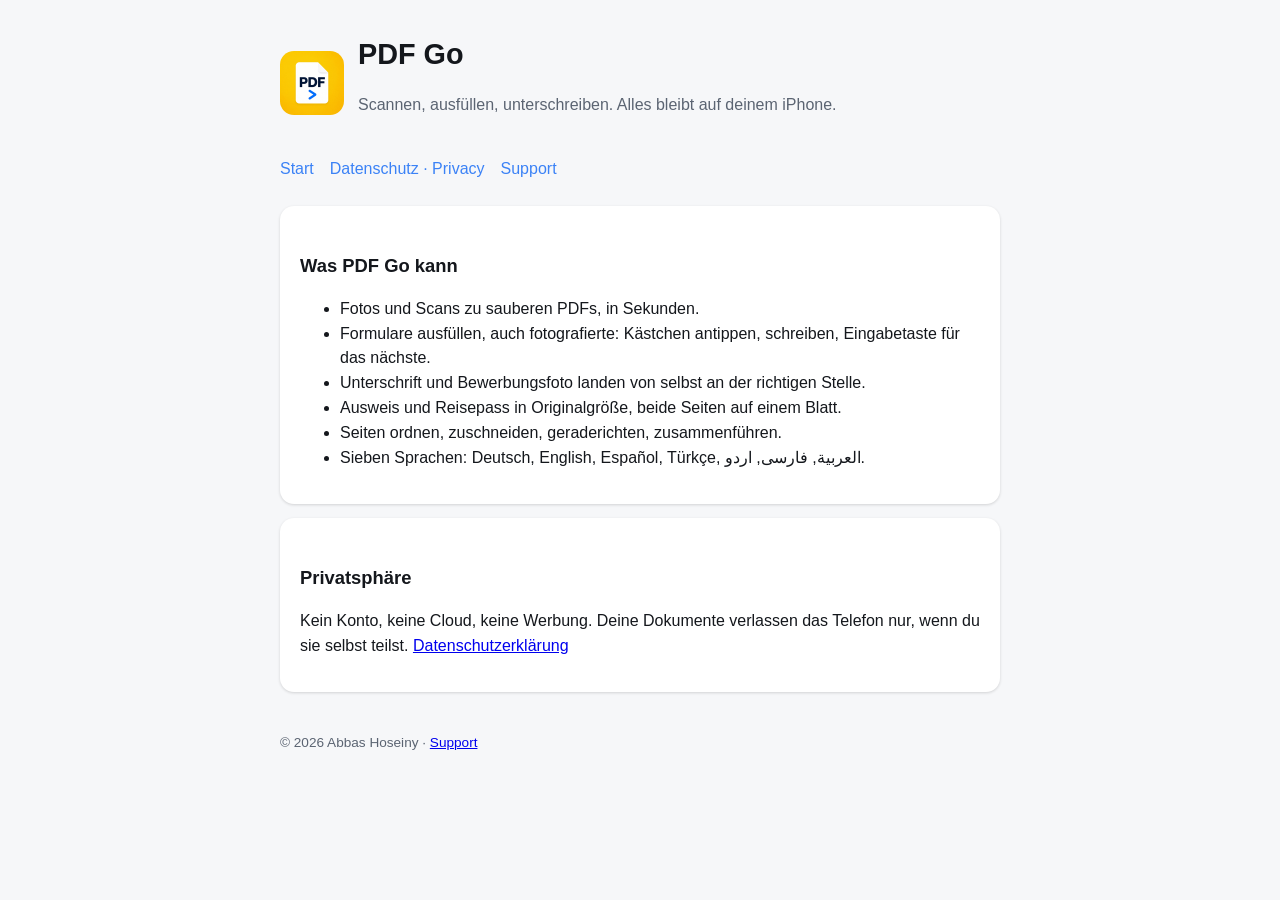
==== index.html @ 6bddbf86 "Website: start page, privacy policy in seven languages, support Co-Authored-By: Claude Fable 5.1 <no" ====
<!doctype html><html lang="de"><head><meta charset="utf-8"><meta name="viewport" content="width=device-width,initial-scale=1">
<title>PDF Go – Scannen, ausfüllen, unterschreiben. Alles auf dem iPhone.</title><link rel="stylesheet" href="style.css"></head>
<body><main>
<header><img src="icon.png" alt=""><div><h1>PDF Go</h1><p class="muted">Scannen, ausfüllen, unterschreiben. Alles bleibt auf deinem iPhone.</p></div></header>
<nav><a href="index.html">Start</a><a href="privacy.html">Datenschutz · Privacy</a><a href="support.html">Support</a></nav>
<div class="card"><h2>Was PDF Go kann</h2><ul>
<li>Fotos und Scans zu sauberen PDFs, in Sekunden.</li>
<li>Formulare ausfüllen, auch fotografierte: Kästchen antippen, schreiben, Eingabetaste für das nächste.</li>
<li>Unterschrift und Bewerbungsfoto landen von selbst an der richtigen Stelle.</li>
<li>Ausweis und Reisepass in Originalgröße, beide Seiten auf einem Blatt.</li>
<li>Seiten ordnen, zuschneiden, geraderichten, zusammenführen.</li>
<li>Sieben Sprachen: Deutsch, English, Español, Türkçe, العربية, فارسی, اردو.</li>
</ul></div>
<div class="card"><h2>Privatsphäre</h2><p>Kein Konto, keine Cloud, keine Werbung. Deine Dokumente verlassen das Telefon nur, wenn du sie selbst teilst. <a href="privacy.html">Datenschutzerklärung</a></p></div>
<footer>© 2026 Abbas Hoseiny · <a href="support.html">Support</a></footer>
</main></body></html>
---- style.css ----
:root{--bg:#0f1115;--card:#171a21;--text:#e8eaf0;--muted:#9aa3b2;--accent:#3b82f6}
@media (prefers-color-scheme: light){:root{--bg:#f6f7f9;--card:#fff;--text:#14171c;--muted:#5b6472}}
*{box-sizing:border-box}body{margin:0;font-family:-apple-system,BlinkMacSystemFont,"Segoe UI",Roboto,sans-serif;background:var(--bg);color:var(--text);line-height:1.55}
main{max-width:760px;margin:0 auto;padding:32px 20px 64px}
header{display:flex;align-items:center;gap:14px;margin-bottom:24px}header img{width:64px;height:64px;border-radius:14px}
h1{font-size:1.8rem;margin:0}h2{font-size:1.15rem;margin:28px 0 8px}p,li{color:var(--text)}.muted{color:var(--muted)}
nav a{margin-right:16px;color:var(--accent);text-decoration:none}nav{margin:8px 0 24px}
.card{background:var(--card);border-radius:14px;padding:18px 20px;margin:14px 0;box-shadow:0 1px 3px rgba(0,0,0,.15)}
.lang{display:flex;flex-wrap:wrap;gap:8px;margin:12px 0 24px}.lang a{padding:6px 12px;border-radius:999px;background:var(--card);color:var(--text);text-decoration:none;font-size:.9rem}.lang a.on{background:var(--accent);color:#fff}
section[lang]{display:none}section[lang].on{display:block}[dir=rtl]{text-align:right}
footer{margin-top:40px;color:var(--muted);font-size:.85rem}
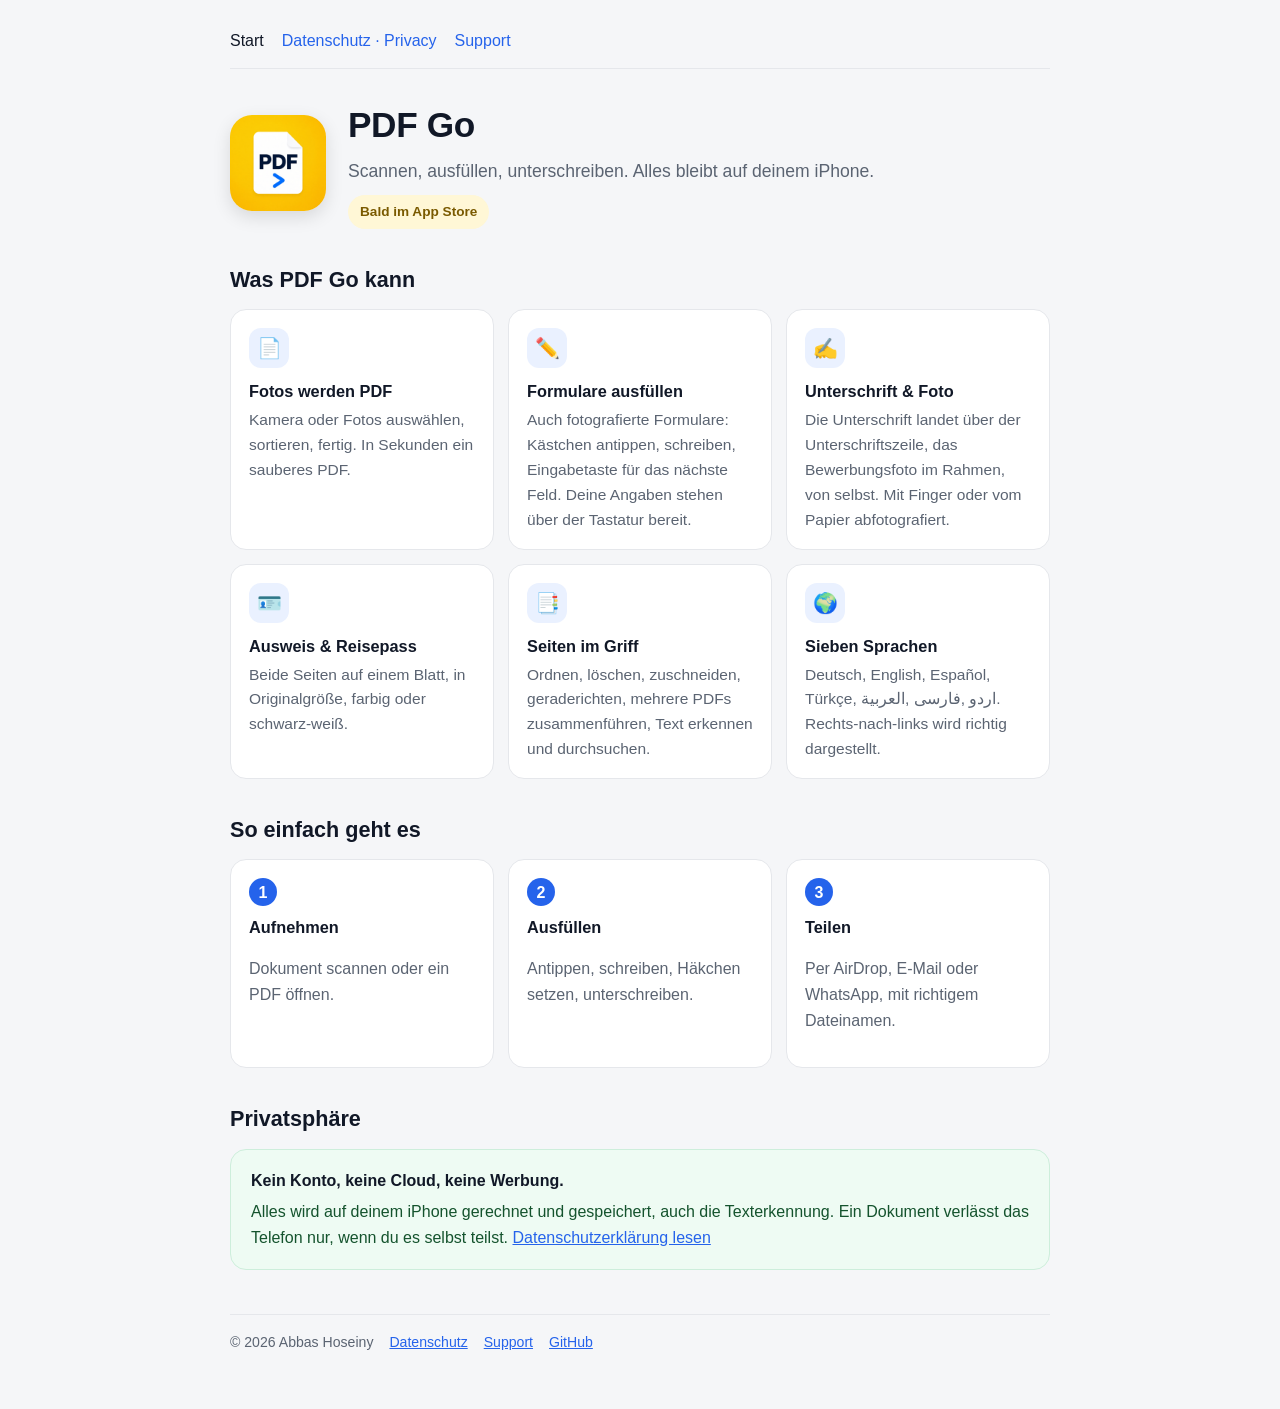
==== commit 1f35a878: "Light design, feature cards, three steps, clearer privacy block Co-Authored-By: Claude Fable 5.1 <no" ====
--- a/index.html
+++ b/index.html
@@ -1,16 +1,30 @@
 <!doctype html><html lang="de"><head><meta charset="utf-8"><meta name="viewport" content="width=device-width,initial-scale=1">
-<title>PDF Go – Scannen, ausfüllen, unterschreiben. Alles auf dem iPhone.</title><link rel="stylesheet" href="style.css"></head>
+<title>PDF Go – Scannen, ausfüllen, unterschreiben. Alles auf dem iPhone.</title>
+<meta name="description" content="PDF Go für iPhone: Fotos zu PDF, Formulare ausfüllen, unterschreiben, Ausweis kopieren. Ohne Konto, ohne Cloud, in sieben Sprachen.">
+<link rel="stylesheet" href="style.css"><link rel="icon" href="icon.png"></head>
 <body><main>
-<header><img src="icon.png" alt=""><div><h1>PDF Go</h1><p class="muted">Scannen, ausfüllen, unterschreiben. Alles bleibt auf deinem iPhone.</p></div></header>
-<nav><a href="index.html">Start</a><a href="privacy.html">Datenschutz · Privacy</a><a href="support.html">Support</a></nav>
-<div class="card"><h2>Was PDF Go kann</h2><ul>
-<li>Fotos und Scans zu sauberen PDFs, in Sekunden.</li>
-<li>Formulare ausfüllen, auch fotografierte: Kästchen antippen, schreiben, Eingabetaste für das nächste.</li>
-<li>Unterschrift und Bewerbungsfoto landen von selbst an der richtigen Stelle.</li>
-<li>Ausweis und Reisepass in Originalgröße, beide Seiten auf einem Blatt.</li>
-<li>Seiten ordnen, zuschneiden, geraderichten, zusammenführen.</li>
-<li>Sieben Sprachen: Deutsch, English, Español, Türkçe, العربية, فارسی, اردو.</li>
-</ul></div>
-<div class="card"><h2>Privatsphäre</h2><p>Kein Konto, keine Cloud, keine Werbung. Deine Dokumente verlassen das Telefon nur, wenn du sie selbst teilst. <a href="privacy.html">Datenschutzerklärung</a></p></div>
-<footer>© 2026 Abbas Hoseiny · <a href="support.html">Support</a></footer>
+<nav><a href="index.html" class="on">Start</a><a href="privacy.html">Datenschutz · Privacy</a><a href="support.html">Support</a></nav>
+<div class="hero"><img src="icon.png" alt="PDF Go"><div><h1>PDF Go</h1><p>Scannen, ausfüllen, unterschreiben. Alles bleibt auf deinem iPhone.</p><span class="badge">Bald im App Store</span></div></div>
+
+<h2>Was PDF Go kann</h2>
+<div class="grid">
+<div class="card"><div class="ico">📄</div><h3>Fotos werden PDF</h3><p>Kamera oder Fotos auswählen, sortieren, fertig. In Sekunden ein sauberes PDF.</p></div>
+<div class="card"><div class="ico">✏️</div><h3>Formulare ausfüllen</h3><p>Auch fotografierte Formulare: Kästchen antippen, schreiben, Eingabetaste für das nächste Feld. Deine Angaben stehen über der Tastatur bereit.</p></div>
+<div class="card"><div class="ico">✍️</div><h3>Unterschrift &amp; Foto</h3><p>Die Unterschrift landet über der Unterschriftszeile, das Bewerbungsfoto im Rahmen, von selbst. Mit Finger oder vom Papier abfotografiert.</p></div>
+<div class="card"><div class="ico">🪪</div><h3>Ausweis &amp; Reisepass</h3><p>Beide Seiten auf einem Blatt, in Originalgröße, farbig oder schwarz-weiß.</p></div>
+<div class="card"><div class="ico">📑</div><h3>Seiten im Griff</h3><p>Ordnen, löschen, zuschneiden, geraderichten, mehrere PDFs zusammenführen, Text erkennen und durchsuchen.</p></div>
+<div class="card"><div class="ico">🌍</div><h3>Sieben Sprachen</h3><p>Deutsch, English, Español, Türkçe, <bdi>العربية</bdi>, <bdi>فارسی</bdi>, <bdi>اردو</bdi>. Rechts-nach-links wird richtig dargestellt.</p></div>
+</div>
+
+<h2>So einfach geht es</h2>
+<div class="steps">
+<div><h3>Aufnehmen</h3><p class="muted">Dokument scannen oder ein PDF öffnen.</p></div>
+<div><h3>Ausfüllen</h3><p class="muted">Antippen, schreiben, Häkchen setzen, unterschreiben.</p></div>
+<div><h3>Teilen</h3><p class="muted">Per AirDrop, E-Mail oder WhatsApp, mit richtigem Dateinamen.</p></div>
+</div>
+
+<h2>Privatsphäre</h2>
+<div class="privacy"><strong>Kein Konto, keine Cloud, keine Werbung.</strong><p>Alles wird auf deinem iPhone gerechnet und gespeichert, auch die Texterkennung. Ein Dokument verlässt das Telefon nur, wenn du es selbst teilst. <a href="privacy.html">Datenschutzerklärung lesen</a></p></div>
+
+<footer><span>© 2026 Abbas Hoseiny</span><a href="privacy.html">Datenschutz</a><a href="support.html">Support</a><a href="https://github.com/Abbas-Hoseiny/pdfgo">GitHub</a></footer>
 </main></body></html>
--- a/style.css
+++ b/style.css
@@ -1,11 +1,21 @@
-:root{--bg:#0f1115;--card:#171a21;--text:#e8eaf0;--muted:#9aa3b2;--accent:#3b82f6}
-@media (prefers-color-scheme: light){:root{--bg:#f6f7f9;--card:#fff;--text:#14171c;--muted:#5b6472}}
-*{box-sizing:border-box}body{margin:0;font-family:-apple-system,BlinkMacSystemFont,"Segoe UI",Roboto,sans-serif;background:var(--bg);color:var(--text);line-height:1.55}
-main{max-width:760px;margin:0 auto;padding:32px 20px 64px}
-header{display:flex;align-items:center;gap:14px;margin-bottom:24px}header img{width:64px;height:64px;border-radius:14px}
-h1{font-size:1.8rem;margin:0}h2{font-size:1.15rem;margin:28px 0 8px}p,li{color:var(--text)}.muted{color:var(--muted)}
-nav a{margin-right:16px;color:var(--accent);text-decoration:none}nav{margin:8px 0 24px}
-.card{background:var(--card);border-radius:14px;padding:18px 20px;margin:14px 0;box-shadow:0 1px 3px rgba(0,0,0,.15)}
-.lang{display:flex;flex-wrap:wrap;gap:8px;margin:12px 0 24px}.lang a{padding:6px 12px;border-radius:999px;background:var(--card);color:var(--text);text-decoration:none;font-size:.9rem}.lang a.on{background:var(--accent);color:#fff}
-section[lang]{display:none}section[lang].on{display:block}[dir=rtl]{text-align:right}
-footer{margin-top:40px;color:var(--muted);font-size:.85rem}
+:root{--bg:#f5f6f8;--card:#fff;--text:#111827;--muted:#5b6472;--accent:#2563eb;--line:#e5e7eb;--yellow:#ffcc33}
+*{box-sizing:border-box}html{color-scheme:light}body{margin:0;font-family:-apple-system,BlinkMacSystemFont,"Segoe UI",Roboto,Helvetica,Arial,sans-serif;background:var(--bg);color:var(--text);line-height:1.6;-webkit-font-smoothing:antialiased}
+main{max-width:860px;margin:0 auto;padding:28px 20px 56px}
+a{color:var(--accent)}
+nav{display:flex;gap:18px;flex-wrap:wrap;margin:0 0 28px;padding-bottom:14px;border-bottom:1px solid var(--line);font-weight:500}nav a{text-decoration:none}nav a.on{color:var(--text)}
+.hero{display:flex;align-items:center;gap:22px;margin:8px 0 26px}.hero img{width:96px;height:96px;border-radius:22px;box-shadow:0 6px 18px rgba(0,0,0,.12)}
+.hero h1{font-size:2.2rem;margin:0 0 4px;letter-spacing:-.01em}.hero p{margin:0;font-size:1.1rem;color:var(--muted)}
+.badge{display:inline-block;margin-top:10px;padding:6px 12px;border-radius:999px;background:#fff7d6;color:#7a5a00;font-size:.85rem;font-weight:600}
+h2{font-size:1.35rem;margin:34px 0 12px}h3{font-size:1.02rem;margin:0 0 4px}
+.grid{display:grid;grid-template-columns:repeat(auto-fit,minmax(240px,1fr));gap:14px}
+.card{background:var(--card);border:1px solid var(--line);border-radius:16px;padding:18px 18px 16px}
+.card .ico{width:40px;height:40px;border-radius:12px;background:#eaf1ff;color:var(--accent);display:flex;align-items:center;justify-content:center;font-size:20px;margin-bottom:10px}
+.card p{margin:0;color:var(--muted);font-size:.97rem}
+.steps{counter-reset:s;display:grid;grid-template-columns:repeat(auto-fit,minmax(220px,1fr));gap:14px}
+.steps div{background:var(--card);border:1px solid var(--line);border-radius:16px;padding:18px}.steps div::before{counter-increment:s;content:counter(s);display:inline-flex;width:28px;height:28px;border-radius:50%;background:var(--accent);color:#fff;font-weight:700;align-items:center;justify-content:center;margin-bottom:8px}
+.privacy{background:#eefbf3;border:1px solid #cdeedb;border-radius:16px;padding:18px 20px}.privacy p{margin:6px 0 0;color:#14532d}
+.langs{display:flex;flex-wrap:wrap;gap:8px;margin:12px 0 22px}.langs a,.langs span{padding:6px 12px;border-radius:999px;background:var(--card);border:1px solid var(--line);color:var(--text);text-decoration:none;font-size:.9rem;unicode-bidi:isolate}.langs a.on{background:var(--accent);border-color:var(--accent);color:#fff}
+section[lang]{display:none}section[lang].on{display:block}section[dir=rtl]{text-align:right}section[lang] h1{font-size:1.7rem;margin:0 0 4px}section[lang] h2{font-size:1.15rem;margin:24px 0 6px}
+.muted{color:var(--muted)}.faq p{margin:8px 0}
+footer{margin-top:44px;padding-top:16px;border-top:1px solid var(--line);color:var(--muted);font-size:.88rem;display:flex;gap:16px;flex-wrap:wrap}
+@media (max-width:520px){.hero{flex-direction:column;align-items:flex-start}.hero h1{font-size:1.8rem}}
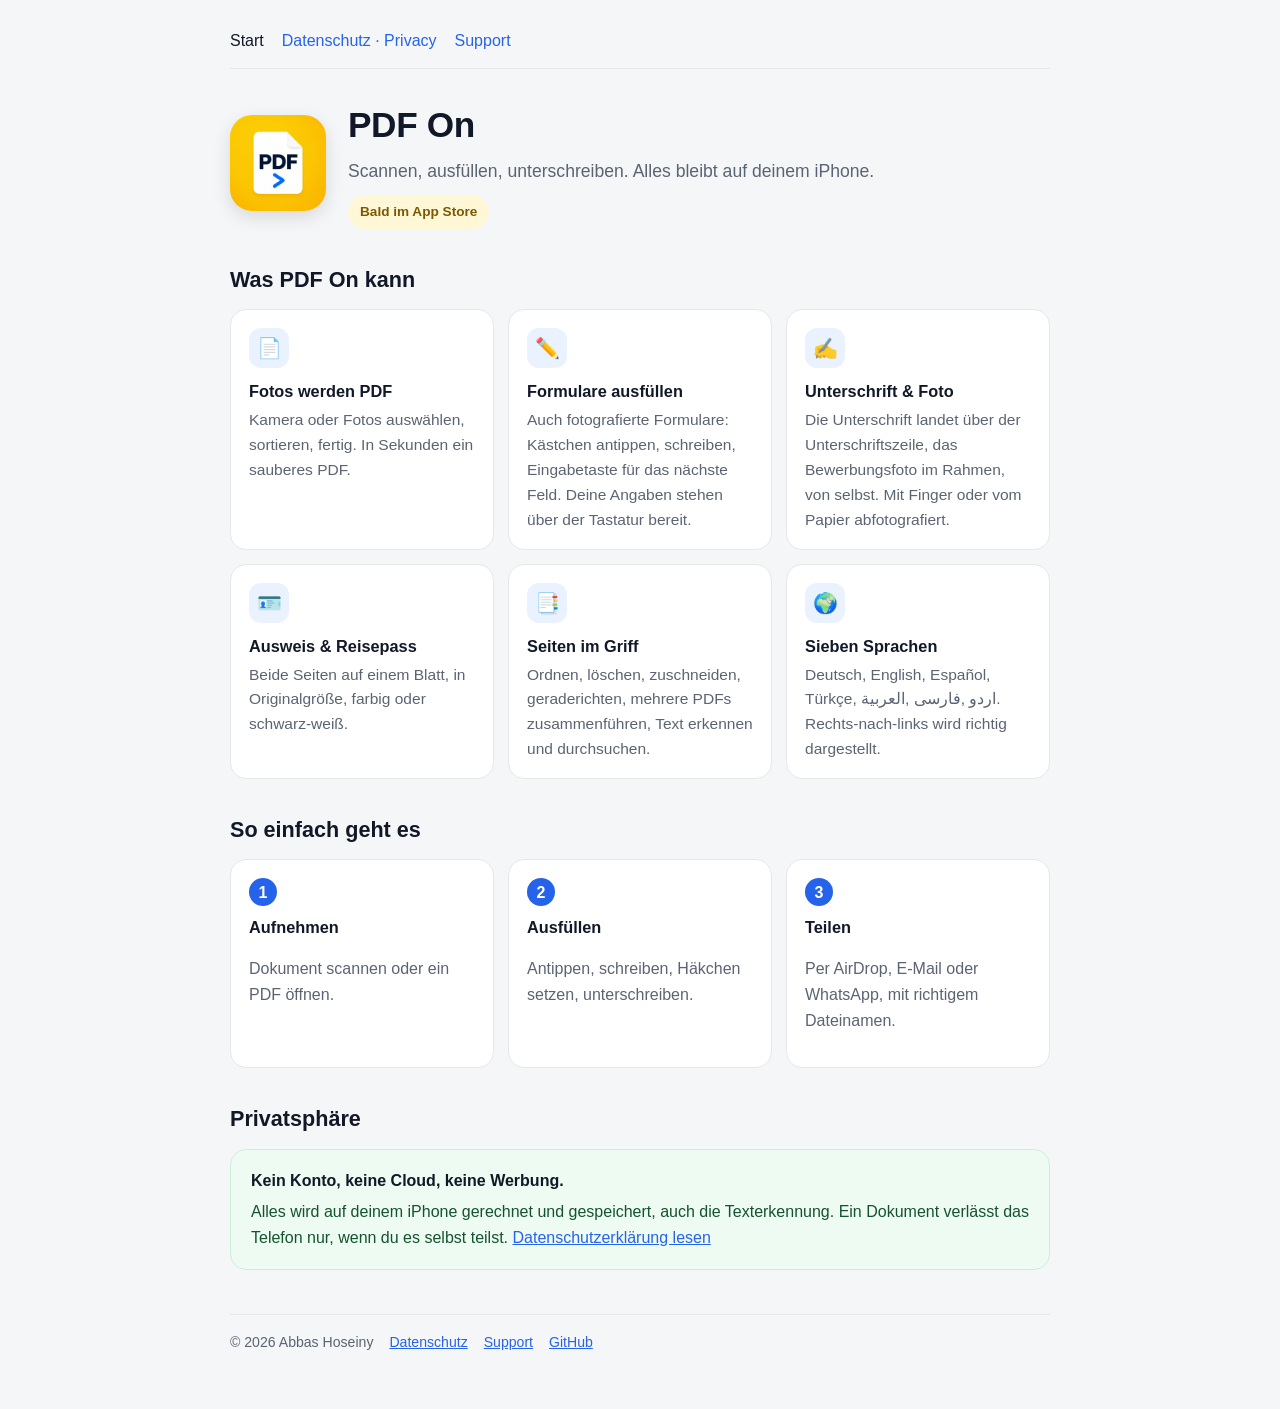
==== commit 53e96d56: "Rename to PDF On" ====
--- a/index.html
+++ b/index.html
@@ -1,12 +1,12 @@
 <!doctype html><html lang="de"><head><meta charset="utf-8"><meta name="viewport" content="width=device-width,initial-scale=1">
-<title>PDF Go – Scannen, ausfüllen, unterschreiben. Alles auf dem iPhone.</title>
-<meta name="description" content="PDF Go für iPhone: Fotos zu PDF, Formulare ausfüllen, unterschreiben, Ausweis kopieren. Ohne Konto, ohne Cloud, in sieben Sprachen.">
-<link rel="stylesheet" href="style.css"><link rel="icon" href="icon.png"></head>
+<title>PDF On – Scannen, ausfüllen, unterschreiben. Alles auf dem iPhone.</title>
+<meta name="description" content="PDF On für iPhone: Fotos zu PDF, Formulare ausfüllen, unterschreiben, Ausweis kopieren. Ohne Konto, ohne Cloud, in sieben Sprachen.">
+<link rel="stylesheet" href="style.css?v=3"><link rel="icon" href="icon.png"></head>
 <body><main>
 <nav><a href="index.html" class="on">Start</a><a href="privacy.html">Datenschutz · Privacy</a><a href="support.html">Support</a></nav>
-<div class="hero"><img src="icon.png" alt="PDF Go"><div><h1>PDF Go</h1><p>Scannen, ausfüllen, unterschreiben. Alles bleibt auf deinem iPhone.</p><span class="badge">Bald im App Store</span></div></div>
+<div class="hero"><img src="icon.png" alt="PDF On"><div><h1>PDF On</h1><p>Scannen, ausfüllen, unterschreiben. Alles bleibt auf deinem iPhone.</p><span class="badge">Bald im App Store</span></div></div>
 
-<h2>Was PDF Go kann</h2>
+<h2>Was PDF On kann</h2>
 <div class="grid">
 <div class="card"><div class="ico">📄</div><h3>Fotos werden PDF</h3><p>Kamera oder Fotos auswählen, sortieren, fertig. In Sekunden ein sauberes PDF.</p></div>
 <div class="card"><div class="ico">✏️</div><h3>Formulare ausfüllen</h3><p>Auch fotografierte Formulare: Kästchen antippen, schreiben, Eingabetaste für das nächste Feld. Deine Angaben stehen über der Tastatur bereit.</p></div>
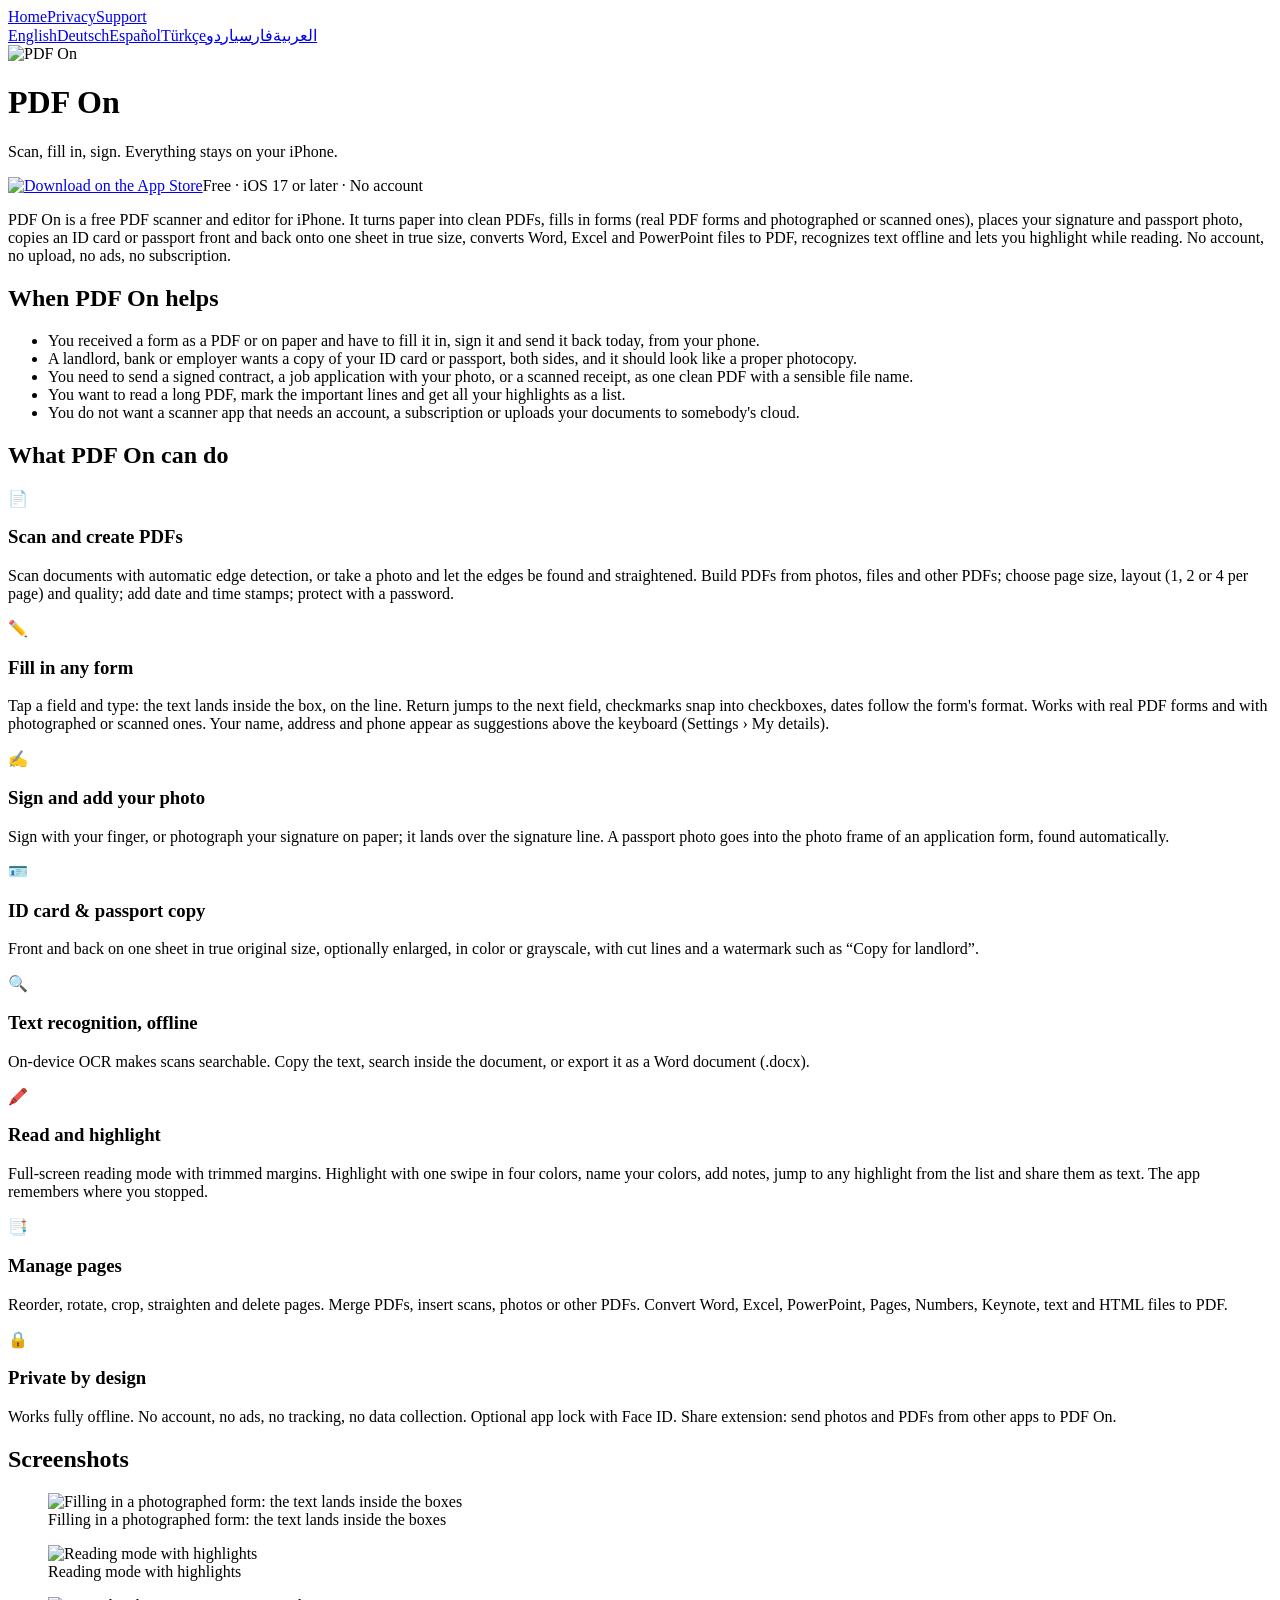
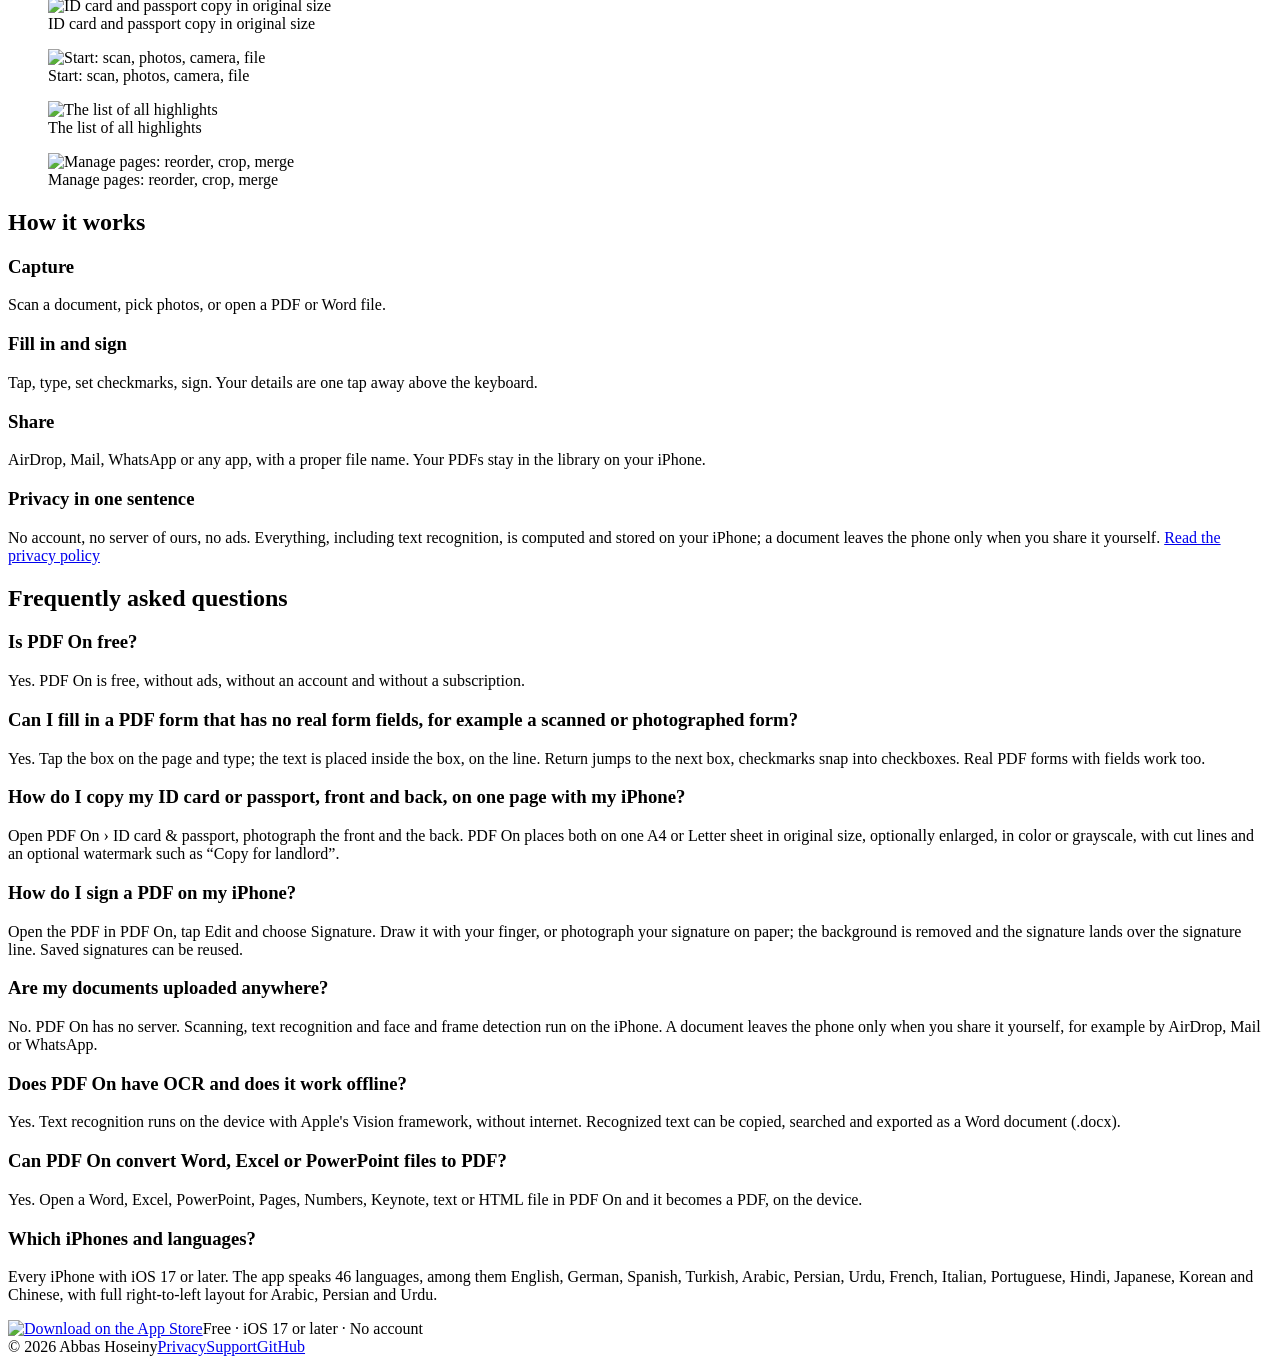
==== commit 9f191f65: "Landing pages in seven languages with App Store link, screenshots, structured data, sitemap and llms" ====
--- a/index.html
+++ b/index.html
@@ -1,30 +1,31 @@
-<!doctype html><html lang="de"><head><meta charset="utf-8"><meta name="viewport" content="width=device-width,initial-scale=1">
-<title>PDF On – Scannen, ausfüllen, unterschreiben. Alles auf dem iPhone.</title>
-<meta name="description" content="PDF On für iPhone: Fotos zu PDF, Formulare ausfüllen, unterschreiben, Ausweis kopieren. Ohne Konto, ohne Cloud, in sieben Sprachen.">
-<link rel="stylesheet" href="style.css?v=3"><link rel="icon" href="icon.png"></head>
+<!doctype html><html lang="en" dir="ltr"><head><meta charset="utf-8"><meta name="viewport" content="width=device-width,initial-scale=1">
+<title>PDF On – Scan, fill in and sign PDFs on iPhone. Free, offline.</title>
+<meta name="description" content="Free iPhone PDF app: scan paper to PDF, fill in any form (even a photographed one), sign, copy your ID card or passport in original size, convert Word to PDF, OCR. No account, no upload.">
+<link rel="canonical" href="https://abbas-hoseiny.github.io/pdfgo/">
+<link rel="alternate" hreflang="en" href="https://abbas-hoseiny.github.io/pdfgo/"><link rel="alternate" hreflang="de" href="https://abbas-hoseiny.github.io/pdfgo/de/"><link rel="alternate" hreflang="es" href="https://abbas-hoseiny.github.io/pdfgo/es/"><link rel="alternate" hreflang="tr" href="https://abbas-hoseiny.github.io/pdfgo/tr/"><link rel="alternate" hreflang="ar" href="https://abbas-hoseiny.github.io/pdfgo/ar/"><link rel="alternate" hreflang="fa" href="https://abbas-hoseiny.github.io/pdfgo/fa/"><link rel="alternate" hreflang="ur" href="https://abbas-hoseiny.github.io/pdfgo/ur/"><link rel="alternate" hreflang="x-default" href="https://abbas-hoseiny.github.io/pdfgo/">
+<meta name="robots" content="index,follow,max-image-preview:large">
+<meta name="apple-itunes-app" content="app-id=6812877977">
+<meta property="og:type" content="website"><meta property="og:site_name" content="PDF On"><meta property="og:title" content="PDF On – Scan, fill in and sign PDFs on iPhone. Free, offline."><meta property="og:description" content="Free iPhone PDF app: scan paper to PDF, fill in any form (even a photographed one), sign, copy your ID card or passport in original size, convert Word to PDF, OCR. No account, no upload."><meta property="og:url" content="https://abbas-hoseiny.github.io/pdfgo/"><meta property="og:image" content="https://abbas-hoseiny.github.io/pdfgo/og.png"><meta property="og:image:width" content="1200"><meta property="og:image:height" content="630"><meta property="og:image:alt" content="PDF On app icon and name"><meta property="og:locale" content="en_US"><meta property="og:locale:alternate" content="de_DE"><meta property="og:locale:alternate" content="es_ES"><meta property="og:locale:alternate" content="tr_TR"><meta property="og:locale:alternate" content="ar_AR"><meta property="og:locale:alternate" content="fa_IR"><meta property="og:locale:alternate" content="ur_PK">
+<meta name="twitter:card" content="summary_large_image"><meta name="twitter:title" content="PDF On – Scan, fill in and sign PDFs on iPhone. Free, offline."><meta name="twitter:description" content="Free iPhone PDF app: scan paper to PDF, fill in any form (even a photographed one), sign, copy your ID card or passport in original size, convert Word to PDF, OCR. No account, no upload."><meta name="twitter:image" content="https://abbas-hoseiny.github.io/pdfgo/og.png">
+<link rel="icon" href="/pdfgo/icon.png"><link rel="apple-touch-icon" href="/pdfgo/apple-touch-icon.png">
+<link rel="stylesheet" href="/pdfgo/style.css?v=5">
+<script type="application/ld+json">{"@context":"https://schema.org","@type":"SoftwareApplication","name":"PDF On","url":"https://abbas-hoseiny.github.io/pdfgo/","image":"https://abbas-hoseiny.github.io/pdfgo/og.png","screenshot":["https://abbas-hoseiny.github.io/pdfgo/img/en/form.webp","https://abbas-hoseiny.github.io/pdfgo/img/en/reading.webp","https://abbas-hoseiny.github.io/pdfgo/img/en/id.webp","https://abbas-hoseiny.github.io/pdfgo/img/en/home.webp","https://abbas-hoseiny.github.io/pdfgo/img/en/highlights.webp","https://abbas-hoseiny.github.io/pdfgo/img/en/pages.webp"],"description":"Free iPhone PDF app: scan paper to PDF, fill in any form (even a photographed one), sign, copy your ID card or passport in original size, convert Word to PDF, OCR. No account, no upload.","operatingSystem":"iOS 17 or later","applicationCategory":"BusinessApplication","applicationSubCategory":"PDF scanner, form filler and editor","softwareVersion":"1.0","datePublished":"2026-09-28","isAccessibleForFree":true,"offers":{"@type":"Offer","price":"0","priceCurrency":"USD","url":"https://apps.apple.com/app/pdf-on/id6812877977"},"installUrl":"https://apps.apple.com/app/pdf-on/id6812877977","downloadUrl":"https://apps.apple.com/app/pdf-on/id6812877977","sameAs":["https://apps.apple.com/app/pdf-on/id6812877977","https://github.com/Abbas-Hoseiny/pdfgo"],"inLanguage":["en","de","es","tr","ar","fa","ur","en-GB","fr","it","pt-BR","pt-PT","nl","pl","ru","uk","cs","sk","hu","ro","el","sv","da","nb","fi","ca","hr","sl","id","ms","vi","th","ja","ko","zh-Hans","zh-Hant","hi","bn","gu","kn","ml","mr","or","pa","ta","te"],"featureList":["Scan and create PDFs","Fill in any form","Sign and add your photo","ID card & passport copy","Text recognition, offline","Read and highlight","Manage pages","Private by design"],"author":{"@type":"Person","name":"Abbas Hoseiny","url":"https://abbas-hoseiny.github.io/pdfgo/"},"publisher":{"@type":"Person","name":"Abbas Hoseiny"}}</script><script type="application/ld+json">{"@context":"https://schema.org","@type":"FAQPage","mainEntity":[{"@type":"Question","name":"Is PDF On free?","acceptedAnswer":{"@type":"Answer","text":"Yes. PDF On is free, without ads, without an account and without a subscription."}},{"@type":"Question","name":"Can I fill in a PDF form that has no real form fields, for example a scanned or photographed form?","acceptedAnswer":{"@type":"Answer","text":"Yes. Tap the box on the page and type; the text is placed inside the box, on the line. Return jumps to the next box, checkmarks snap into checkboxes. Real PDF forms with fields work too."}},{"@type":"Question","name":"How do I copy my ID card or passport, front and back, on one page with my iPhone?","acceptedAnswer":{"@type":"Answer","text":"Open PDF On › ID card & passport, photograph the front and the back. PDF On places both on one A4 or Letter sheet in original size, optionally enlarged, in color or grayscale, with cut lines and an optional watermark such as “Copy for landlord”."}},{"@type":"Question","name":"How do I sign a PDF on my iPhone?","acceptedAnswer":{"@type":"Answer","text":"Open the PDF in PDF On, tap Edit and choose Signature. Draw it with your finger, or photograph your signature on paper; the background is removed and the signature lands over the signature line. Saved signatures can be reused."}},{"@type":"Question","name":"Are my documents uploaded anywhere?","acceptedAnswer":{"@type":"Answer","text":"No. PDF On has no server. Scanning, text recognition and face and frame detection run on the iPhone. A document leaves the phone only when you share it yourself, for example by AirDrop, Mail or WhatsApp."}},{"@type":"Question","name":"Does PDF On have OCR and does it work offline?","acceptedAnswer":{"@type":"Answer","text":"Yes. Text recognition runs on the device with Apple's Vision framework, without internet. Recognized text can be copied, searched and exported as a Word document (.docx)."}},{"@type":"Question","name":"Can PDF On convert Word, Excel or PowerPoint files to PDF?","acceptedAnswer":{"@type":"Answer","text":"Yes. Open a Word, Excel, PowerPoint, Pages, Numbers, Keynote, text or HTML file in PDF On and it becomes a PDF, on the device."}},{"@type":"Question","name":"Which iPhones and languages?","acceptedAnswer":{"@type":"Answer","text":"Every iPhone with iOS 17 or later. The app speaks 46 languages, among them English, German, Spanish, Turkish, Arabic, Persian, Urdu, French, Italian, Portuguese, Hindi, Japanese, Korean and Chinese, with full right-to-left layout for Arabic, Persian and Urdu."}}]}</script></head>
 <body><main>
-<nav><a href="index.html" class="on">Start</a><a href="privacy.html">Datenschutz · Privacy</a><a href="support.html">Support</a></nav>
-<div class="hero"><img src="icon.png" alt="PDF On"><div><h1>PDF On</h1><p>Scannen, ausfüllen, unterschreiben. Alles bleibt auf deinem iPhone.</p><span class="badge">Bald im App Store</span></div></div>
-
-<h2>Was PDF On kann</h2>
-<div class="grid">
-<div class="card"><div class="ico">📄</div><h3>Fotos werden PDF</h3><p>Kamera oder Fotos auswählen, sortieren, fertig. In Sekunden ein sauberes PDF.</p></div>
-<div class="card"><div class="ico">✏️</div><h3>Formulare ausfüllen</h3><p>Auch fotografierte Formulare: Kästchen antippen, schreiben, Eingabetaste für das nächste Feld. Deine Angaben stehen über der Tastatur bereit.</p></div>
-<div class="card"><div class="ico">✍️</div><h3>Unterschrift &amp; Foto</h3><p>Die Unterschrift landet über der Unterschriftszeile, das Bewerbungsfoto im Rahmen, von selbst. Mit Finger oder vom Papier abfotografiert.</p></div>
-<div class="card"><div class="ico">🪪</div><h3>Ausweis &amp; Reisepass</h3><p>Beide Seiten auf einem Blatt, in Originalgröße, farbig oder schwarz-weiß.</p></div>
-<div class="card"><div class="ico">📑</div><h3>Seiten im Griff</h3><p>Ordnen, löschen, zuschneiden, geraderichten, mehrere PDFs zusammenführen, Text erkennen und durchsuchen.</p></div>
-<div class="card"><div class="ico">🌍</div><h3>Sieben Sprachen</h3><p>Deutsch, English, Español, Türkçe, <bdi>العربية</bdi>, <bdi>فارسی</bdi>, <bdi>اردو</bdi>. Rechts-nach-links wird richtig dargestellt.</p></div>
-</div>
-
-<h2>So einfach geht es</h2>
-<div class="steps">
-<div><h3>Aufnehmen</h3><p class="muted">Dokument scannen oder ein PDF öffnen.</p></div>
-<div><h3>Ausfüllen</h3><p class="muted">Antippen, schreiben, Häkchen setzen, unterschreiben.</p></div>
-<div><h3>Teilen</h3><p class="muted">Per AirDrop, E-Mail oder WhatsApp, mit richtigem Dateinamen.</p></div>
-</div>
-
-<h2>Privatsphäre</h2>
-<div class="privacy"><strong>Kein Konto, keine Cloud, keine Werbung.</strong><p>Alles wird auf deinem iPhone gerechnet und gespeichert, auch die Texterkennung. Ein Dokument verlässt das Telefon nur, wenn du es selbst teilst. <a href="privacy.html">Datenschutzerklärung lesen</a></p></div>
-
-<footer><span>© 2026 Abbas Hoseiny</span><a href="privacy.html">Datenschutz</a><a href="support.html">Support</a><a href="https://github.com/Abbas-Hoseiny/pdfgo">GitHub</a></footer>
+<nav><a href="https://abbas-hoseiny.github.io/pdfgo/" class="on">Home</a><a href="/pdfgo/privacy.html#en">Privacy</a><a href="/pdfgo/support.html">Support</a></nav>
+<div class="langs"><a href="https://abbas-hoseiny.github.io/pdfgo/" lang="en" hreflang="en" class="on">English</a><a href="https://abbas-hoseiny.github.io/pdfgo/de/" lang="de" hreflang="de">Deutsch</a><a href="https://abbas-hoseiny.github.io/pdfgo/es/" lang="es" hreflang="es">Español</a><a href="https://abbas-hoseiny.github.io/pdfgo/tr/" lang="tr" hreflang="tr">Türkçe</a><a href="https://abbas-hoseiny.github.io/pdfgo/ar/" lang="ar" hreflang="ar">العربية</a><a href="https://abbas-hoseiny.github.io/pdfgo/fa/" lang="fa" hreflang="fa">فارسی</a><a href="https://abbas-hoseiny.github.io/pdfgo/ur/" lang="ur" hreflang="ur">اردو</a></div>
+<header class="hero"><img src="/pdfgo/icon.png" alt="PDF On" width="96" height="96"><div><h1>PDF On</h1><p>Scan, fill in, sign. Everything stays on your iPhone.</p><div class="cta"><a class="store" href="https://apps.apple.com/app/pdf-on/id6812877977" hreflang="en"><img src="/pdfgo/app-store-badge.svg" alt="Download on the App Store" width="150" height="50"></a><span class="note">Free · iOS 17 or later · No account</span></div></div></header>
+<p class="lead">PDF On is a free PDF scanner and editor for iPhone. It turns paper into clean PDFs, fills in forms (real PDF forms and photographed or scanned ones), places your signature and passport photo, copies an ID card or passport front and back onto one sheet in true size, converts Word, Excel and PowerPoint files to PDF, recognizes text offline and lets you highlight while reading. No account, no upload, no ads, no subscription.</p>
+<h2>When PDF On helps</h2>
+<ul class="problems"><li>You received a form as a PDF or on paper and have to fill it in, sign it and send it back today, from your phone.</li><li>A landlord, bank or employer wants a copy of your ID card or passport, both sides, and it should look like a proper photocopy.</li><li>You need to send a signed contract, a job application with your photo, or a scanned receipt, as one clean PDF with a sensible file name.</li><li>You want to read a long PDF, mark the important lines and get all your highlights as a list.</li><li>You do not want a scanner app that needs an account, a subscription or uploads your documents to somebody&#x27;s cloud.</li></ul>
+<h2>What PDF On can do</h2>
+<div class="grid"><div class="card"><div class="ico" aria-hidden="true">📄</div><h3>Scan and create PDFs</h3><p>Scan documents with automatic edge detection, or take a photo and let the edges be found and straightened. Build PDFs from photos, files and other PDFs; choose page size, layout (1, 2 or 4 per page) and quality; add date and time stamps; protect with a password.</p></div><div class="card"><div class="ico" aria-hidden="true">✏️</div><h3>Fill in any form</h3><p>Tap a field and type: the text lands inside the box, on the line. Return jumps to the next field, checkmarks snap into checkboxes, dates follow the form&#x27;s format. Works with real PDF forms and with photographed or scanned ones. Your name, address and phone appear as suggestions above the keyboard (Settings › My details).</p></div><div class="card"><div class="ico" aria-hidden="true">✍️</div><h3>Sign and add your photo</h3><p>Sign with your finger, or photograph your signature on paper; it lands over the signature line. A passport photo goes into the photo frame of an application form, found automatically.</p></div><div class="card"><div class="ico" aria-hidden="true">🪪</div><h3>ID card &amp; passport copy</h3><p>Front and back on one sheet in true original size, optionally enlarged, in color or grayscale, with cut lines and a watermark such as “Copy for landlord”.</p></div><div class="card"><div class="ico" aria-hidden="true">🔍</div><h3>Text recognition, offline</h3><p>On-device OCR makes scans searchable. Copy the text, search inside the document, or export it as a Word document (.docx).</p></div><div class="card"><div class="ico" aria-hidden="true">🖍️</div><h3>Read and highlight</h3><p>Full-screen reading mode with trimmed margins. Highlight with one swipe in four colors, name your colors, add notes, jump to any highlight from the list and share them as text. The app remembers where you stopped.</p></div><div class="card"><div class="ico" aria-hidden="true">📑</div><h3>Manage pages</h3><p>Reorder, rotate, crop, straighten and delete pages. Merge PDFs, insert scans, photos or other PDFs. Convert Word, Excel, PowerPoint, Pages, Numbers, Keynote, text and HTML files to PDF.</p></div><div class="card"><div class="ico" aria-hidden="true">🔒</div><h3>Private by design</h3><p>Works fully offline. No account, no ads, no tracking, no data collection. Optional app lock with Face ID. Share extension: send photos and PDFs from other apps to PDF On.</p></div></div>
+<h2>Screenshots</h2>
+<div class="shots"><figure><img src="/pdfgo/img/en/form.webp" alt="Filling in a photographed form: the text lands inside the boxes" width="240" height="521" loading="lazy" decoding="async"><figcaption>Filling in a photographed form: the text lands inside the boxes</figcaption></figure><figure><img src="/pdfgo/img/en/reading.webp" alt="Reading mode with highlights" width="240" height="521" loading="lazy" decoding="async"><figcaption>Reading mode with highlights</figcaption></figure><figure><img src="/pdfgo/img/en/id.webp" alt="ID card and passport copy in original size" width="240" height="521" loading="lazy" decoding="async"><figcaption>ID card and passport copy in original size</figcaption></figure><figure><img src="/pdfgo/img/en/home.webp" alt="Start: scan, photos, camera, file" width="240" height="521" loading="lazy" decoding="async"><figcaption>Start: scan, photos, camera, file</figcaption></figure><figure><img src="/pdfgo/img/en/highlights.webp" alt="The list of all highlights" width="240" height="521" loading="lazy" decoding="async"><figcaption>The list of all highlights</figcaption></figure><figure><img src="/pdfgo/img/en/pages.webp" alt="Manage pages: reorder, crop, merge" width="240" height="521" loading="lazy" decoding="async"><figcaption>Manage pages: reorder, crop, merge</figcaption></figure></div>
+<h2>How it works</h2>
+<div class="steps"><div><h3>Capture</h3><p>Scan a document, pick photos, or open a PDF or Word file.</p></div><div><h3>Fill in and sign</h3><p>Tap, type, set checkmarks, sign. Your details are one tap away above the keyboard.</p></div><div><h3>Share</h3><p>AirDrop, Mail, WhatsApp or any app, with a proper file name. Your PDFs stay in the library on your iPhone.</p></div></div>
+<div class="privacy"><h3>Privacy in one sentence</h3><p>No account, no server of ours, no ads. Everything, including text recognition, is computed and stored on your iPhone; a document leaves the phone only when you share it yourself. <a href="/pdfgo/privacy.html#en">Read the privacy policy</a></p></div>
+<h2>Frequently asked questions</h2>
+<div class="card faq"><h3>Is PDF On free?</h3><p>Yes. PDF On is free, without ads, without an account and without a subscription.</p><h3>Can I fill in a PDF form that has no real form fields, for example a scanned or photographed form?</h3><p>Yes. Tap the box on the page and type; the text is placed inside the box, on the line. Return jumps to the next box, checkmarks snap into checkboxes. Real PDF forms with fields work too.</p><h3>How do I copy my ID card or passport, front and back, on one page with my iPhone?</h3><p>Open PDF On › ID card &amp; passport, photograph the front and the back. PDF On places both on one A4 or Letter sheet in original size, optionally enlarged, in color or grayscale, with cut lines and an optional watermark such as “Copy for landlord”.</p><h3>How do I sign a PDF on my iPhone?</h3><p>Open the PDF in PDF On, tap Edit and choose Signature. Draw it with your finger, or photograph your signature on paper; the background is removed and the signature lands over the signature line. Saved signatures can be reused.</p><h3>Are my documents uploaded anywhere?</h3><p>No. PDF On has no server. Scanning, text recognition and face and frame detection run on the iPhone. A document leaves the phone only when you share it yourself, for example by AirDrop, Mail or WhatsApp.</p><h3>Does PDF On have OCR and does it work offline?</h3><p>Yes. Text recognition runs on the device with Apple&#x27;s Vision framework, without internet. Recognized text can be copied, searched and exported as a Word document (.docx).</p><h3>Can PDF On convert Word, Excel or PowerPoint files to PDF?</h3><p>Yes. Open a Word, Excel, PowerPoint, Pages, Numbers, Keynote, text or HTML file in PDF On and it becomes a PDF, on the device.</p><h3>Which iPhones and languages?</h3><p>Every iPhone with iOS 17 or later. The app speaks 46 languages, among them English, German, Spanish, Turkish, Arabic, Persian, Urdu, French, Italian, Portuguese, Hindi, Japanese, Korean and Chinese, with full right-to-left layout for Arabic, Persian and Urdu.</p></div>
+<div class="cta bottom"><a class="store" href="https://apps.apple.com/app/pdf-on/id6812877977" hreflang="en"><img src="/pdfgo/app-store-badge.svg" alt="Download on the App Store" width="150" height="50"></a><span class="note">Free · iOS 17 or later · No account</span></div>
+<footer><span>© 2026 Abbas Hoseiny</span><a href="/pdfgo/privacy.html#en">Privacy</a><a href="/pdfgo/support.html">Support</a><a href="https://github.com/Abbas-Hoseiny/pdfgo">GitHub</a></footer>
 </main></body></html>
